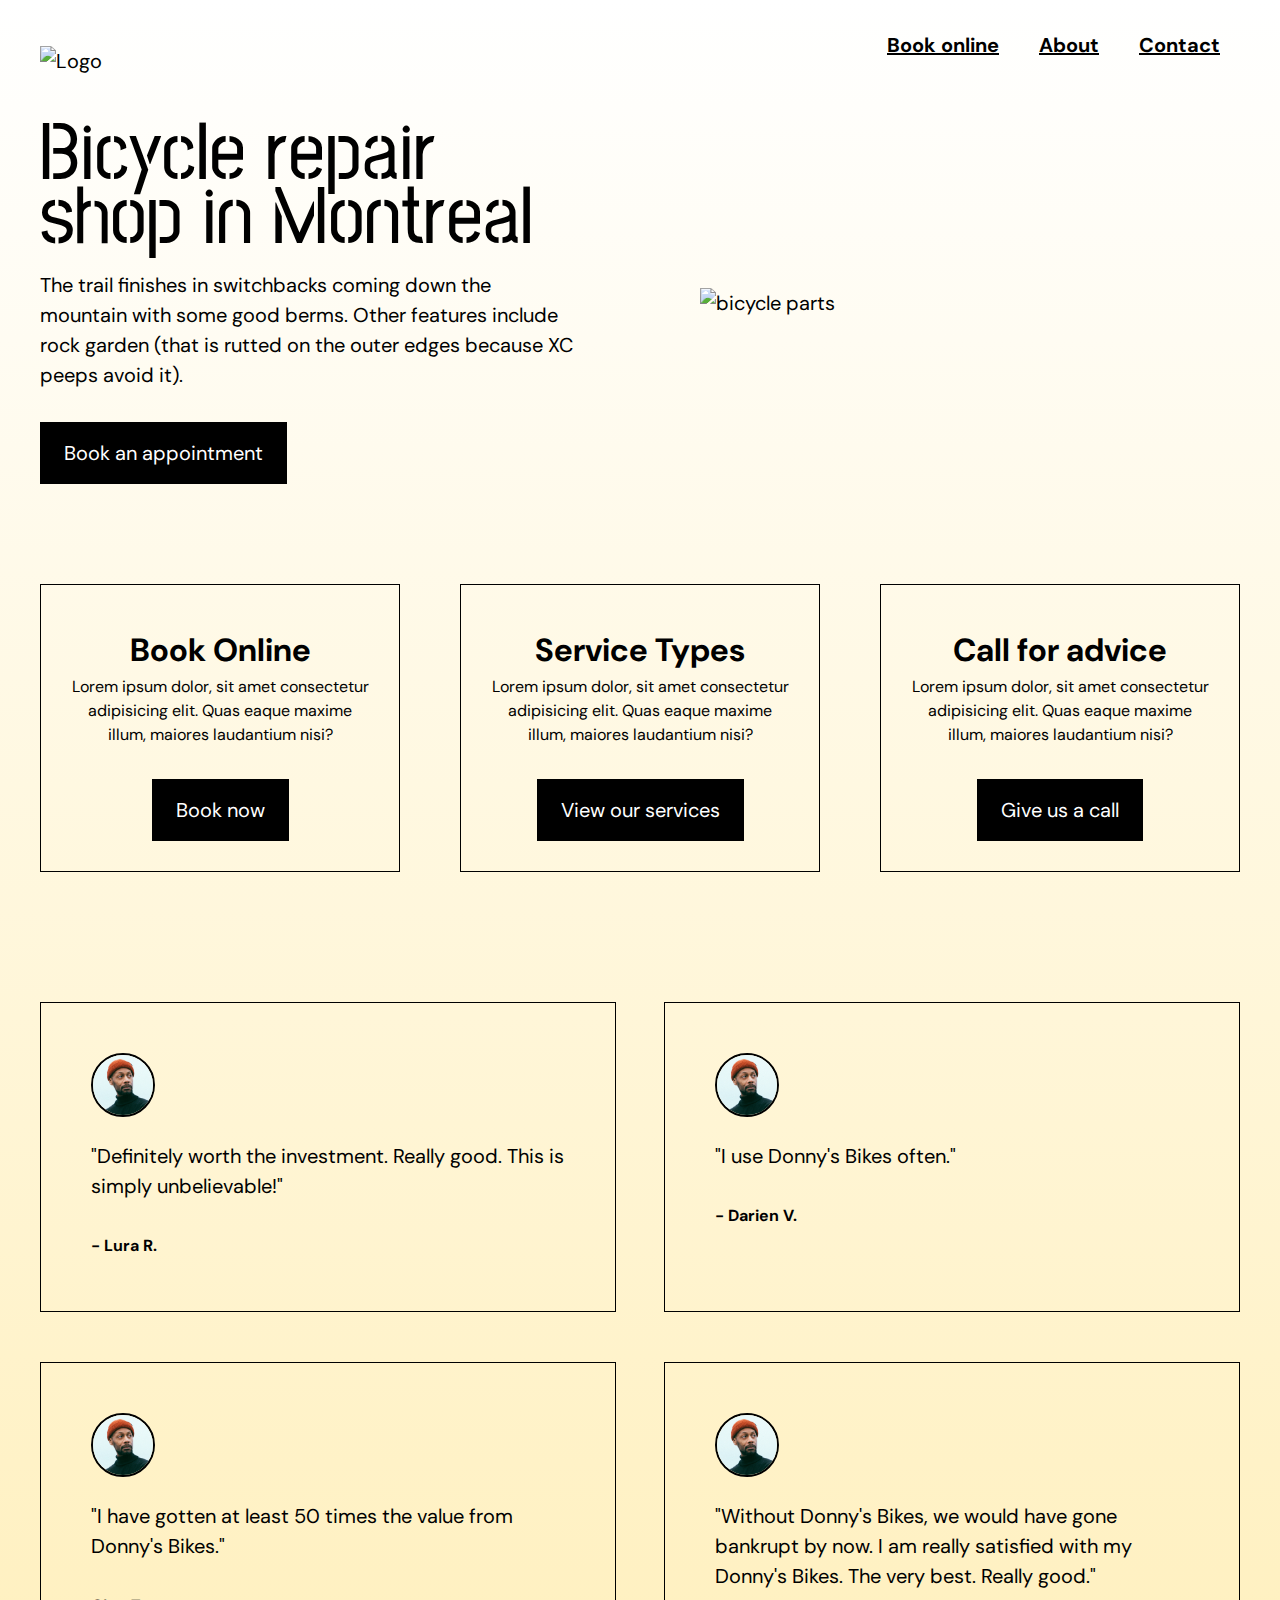
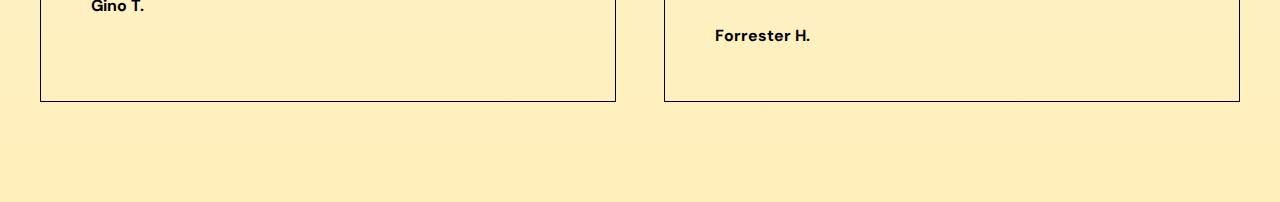
==== index.html @ 191a00c8 "commit" ====
<!DOCTYPE html>
<html lang="en">
<head>
    <meta charset="UTF-8">
    <meta http-equiv="X-UA-Compatible" content="IE=edge">
    <meta name="viewport" content="width=device-width, initial-scale=1.0">
    <title>Donny's Bikes - Bike Repairs in Montreal</title>

    <!-- CSS Reset -->
    <link rel="stylesheet" href="css-reset.css">

    <!-- Own Stylesheet -->
    <link rel="stylesheet" href="style.css">

    <!-- Font Awesome -->
    <link rel="stylesheet" href="https://use.fontawesome.com/releases/v5.15.4/css/all.css" integrity="sha384-DyZ88mC6Up2uqS4h/KRgHuoeGwBcD4Ng9SiP4dIRy0EXTlnuz47vAwmeGwVChigm" crossorigin="anonymous">


</head>
<body>
    <header>
        <nav>
            <a href="index.html"><img src="assets/Logo.svg" alt="Logo"></a>                   

            <ul>
                <div class="navbutton">
                    <li><a href="#">Book online</a></li>

                        <div class="dropdown">
                            <div class="navbutton"><a href="#">Parts delivery</a></div>
                            <div class="navbutton"><a href="#">Onsite service</a></div>
                            <div class="navbutton"><a href="#">Resquest callback</a></div>
                        </div>
                        
                </div>
                <div class="navbutton">
                    <li><a href="#">About</a></li>
                </div>
                <div class="navbutton">
                    <li><a href="contact-us.html">Contact</a></li>
                </div>
            </ul>

        </nav>
    </header>
    
    <main>
        <div class="herobox1">
            <h1>Bicycle repair shop in Montreal</h1>
            <p>The trail finishes in switchbacks coming down the mountain with some good berms. Other features include rock garden (that is rutted on the outer edges because XC peeps avoid it).</p>
            <a href="#" class="slickButton">Book an appointment</a>
        </div>

        <div class="herobox2">
            <img src="assets/Bicylce-image.svg" alt="bicycle parts">
        </div>
    </main>
    
    <section class="cards">
        <div class="card1">
                <a href="#">
                    <i class="far fa-calendar-plus"></i>
                    <h2>Book Online</h2>
                    <p>Lorem ipsum dolor, sit amet consectetur adipisicing elit. Quas eaque maxime illum, maiores laudantium nisi?</p>
                    <a href="#" class="slickButton">Book now</a>
                </a>
        </div>
        <div class="card2">
            <a href="#">
                <i class="fas fa-concierge-bell"></i>
                <h2>Service Types</h2>
                <p>Lorem ipsum dolor, sit amet consectetur adipisicing elit. Quas eaque maxime illum, maiores laudantium nisi?</p>
                <a href="#" class="slickButton">View our services</a>
            </a>
        </div>
        <div class="card3">
            <a href="#">
                <i class="fas fa-phone-alt"></i>
                <h2>Call for advice</h2>
                <p>Lorem ipsum dolor, sit amet consectetur adipisicing elit. Quas eaque maxime illum, maiores laudantium nisi?</p>
                <a href="#" class="slickButton">Give us a call</a>
            </a>
        </div>
    </section>

    <section class="testimonials">
        <blockquote>
            <img src="Assets/philip-martin-5aGUyCW_PJw-unsplash 1.jpg" alt="Avatar">
            <p>"Definitely worth the investment. Really good. This is simply unbelievable!"</p>
            <br>
            <p class="quotee">- Lura R.</p>
        </blockquote> 

        <blockquote>
            <img src="Assets/philip-martin-5aGUyCW_PJw-unsplash 1.jpg" alt="Avatar">
            <p>"I use Donny's Bikes often."</p>
            <br>
            <p class="quotee">- Darien V.</p>
        </blockquote> 

        <blockquote>
            <img src="Assets/philip-martin-5aGUyCW_PJw-unsplash 1.jpg" alt="Avatar">
            <p>"I have gotten at least 50 times the value from Donny's Bikes."</p>
            <br>
            <p class="quotee">Gino T.</p>
        </blockquote> 

        <blockquote>
            <img src="Assets/philip-martin-5aGUyCW_PJw-unsplash 1.jpg" alt="Avatar">
            <p>"Without Donny's Bikes, we would have gone bankrupt by now. I am really satisfied with my Donny's Bikes. The very best. Really good."</p>
            <br>
            <p class="quotee">Forrester H.</p>
        </blockquote> 
    </section>
</body>
</html>
---- style.css ----
@import url('https://fonts.googleapis.com/css2?family=DM+Sans:wght@400;700&family=Stick+No+Bills:wght@400;700&display=swap');

html {
    background: #FFEFBA;  /* fallback for old browsers */
    background: -webkit-linear-gradient(to bottom, #FFFFFF, #FFEFBA);  /* Chrome 10-25, Safari 5.1-6 */
    background: linear-gradient(to bottom, #FFFFFF, #FFEFBA); /* W3C, IE 10+/ Edge, Firefox 16+, Chrome 26+, Opera 12+, Safari 7+ */
}

body {
    font-family: 'Dm sans', arial, sans-serif;
    font-size: 1.25rem;
    line-height: 150%;
    width: 1200px;
    min-height: 300px;
    margin: 0 auto;
    width: 1200px;
    min-height: 300px;
    margin: 0 auto;
}

h1 {
    font-family: 'Stick No Bills', arial, sans-serif;
    font-weight: 400;
    font-size: 5rem;
    line-height: 80%;
    margin-bottom: 1.25rem;
}

h2 {
    font-size: 2rem;
    font-family: 'Dm sans', arial, sans-serif;
    font-weight: bold;
}

a {
    text-decoration: none;
    color: black;
}

header {
    min-height: 100px;
}

nav {
    display: flex;
    flex-direction: row;
    justify-content: space-between;
    align-items: center;
    padding: 30px 0;
}

nav ul {
    display: flex;
    flex-direction: row;
    justify-content: space-between;
}

nav ul a {
    padding: 0 20px;
    color: #000000;
    text-decoration: underline;
    font-weight: 700;
}

nav ul li a:hover {
    text-decoration: none;
    font-weight: bold;
}

.navbutton {
    display: inline-block;
    position: relative;
    padding-bottom: 32px;
}

.dropdown {
    display: none;
    position: absolute;
    z-index: 1;
    padding: 32px 24px 24px 24px;
    margin-top: 16px;
    text-align: left;
    background-color: black;
    box-shadow: 0px 4px 24px rgba(91, 66, 0, 0.15);
}

.navbutton:hover .dropdown {
    display: block;
    transition-duration: 2s;
}

.dropdown .navbutton {
    width: 300px;
    padding-bottom: 16px;
}

.dropdown .navbutton a {
    color: white;
}

.dropdown .navbutton a:hover {
    color: #E0B400;
}

main {
    min-height: 300px;
    display: flex;
    align-items: center;
    padding-top: 0em;
    padding-bottom: 5em;
}

#main2 {
    min-height: 300px;
    display: inline-block;
    padding-top: 5em;
}

.cards {
    display: flex;
    justify-content: space-between;
    padding-bottom: 4em;
    color: black;
    text-align: center;
}

.cards i {
    font-size: 3rem;
    color: black;
}

.card1 {
    /* background-image: url(assets/robert-bye-tG36rvCeqng-unsplash.jpg);
    background-size: cover;
    background-position: center;
    position: relative;
    isolation: isolate; */
    color: black;
    border: black solid 1px;
    min-height: 250px;
    width: 30%;
}

/* .card1::before {
    content: '';
    position: absolute;
    inset: 0;
    z-index: -1;
    background: black;
    opacity: 0.7;
} */

.card2 {
    /* background-image: url(assets/pexels-adrien-olichon-2817452.jpg);
    background-size: cover;
    background-position: bottom;
    position: relative;
    isolation: isolate; */
    color: black;
    border: black solid 1px;
    min-height: 250px;
    width: 30%;
}

/* .card2::before {
    content: '';
    position: absolute;
    inset: 0;
    z-index: -1;
    background: black;
    opacity: 0.7;
} */

.card3 {
    /* background-image: url(assets/taylor-smith-GNSIOmiBFaY-unsplash.jpg);
    background-size: cover;
    background-position: top; */
    color: black;
    border: black solid 1px;
    min-height: 250px;
    width: 30%;
}

.card1, .card2, .card3 {
    padding: 30px;
    box-sizing: border-box;
}

.herobox1 {
    flex: 1;
    padding-right: 10%;
    align-items: flex-start;
}

.herobox2 {
    flex: 1;
}

.herobox2 img {
    width: 110%;
}

.cards p {
    font-size: 1rem;
    line-height: 150%;
    margin-top: 10px;
}

.cards h2 {
    margin-top: 20px;
}

.slickButton {
    background-color: black;
    color: white;
    padding: 16px 24px;
    display: inline-block;
    margin-top: 32px;
}

.slickButton:hover {
    box-shadow: -12px 12px 0px #E0B400;
    background-color: #1f1f1f;
    transition-duration: 300ms;
    transition-timing-function: ease-in-out;
}

.testimonials {
    display: flex;
    flex-wrap: wrap;
    justify-content: space-between;
    margin-bottom: 100px;
}

blockquote {
    width: 48%;
    padding: 50px;
    border: 1px black solid;
    box-sizing: border-box;
    margin-top: 50px;
}

blockquote img {
    border-radius: 100px;
    border: 2px black solid;
    width: 60px;
    margin-bottom: 16px;
}

.quotee {
    font-weight: bold;
}

/* blockquote :last-child {
    font-size: 1rem;
    font-weight: bold;
} */

blockquote p:last-of-type {
    font-size: 1rem;
    font-weight: bold;
}
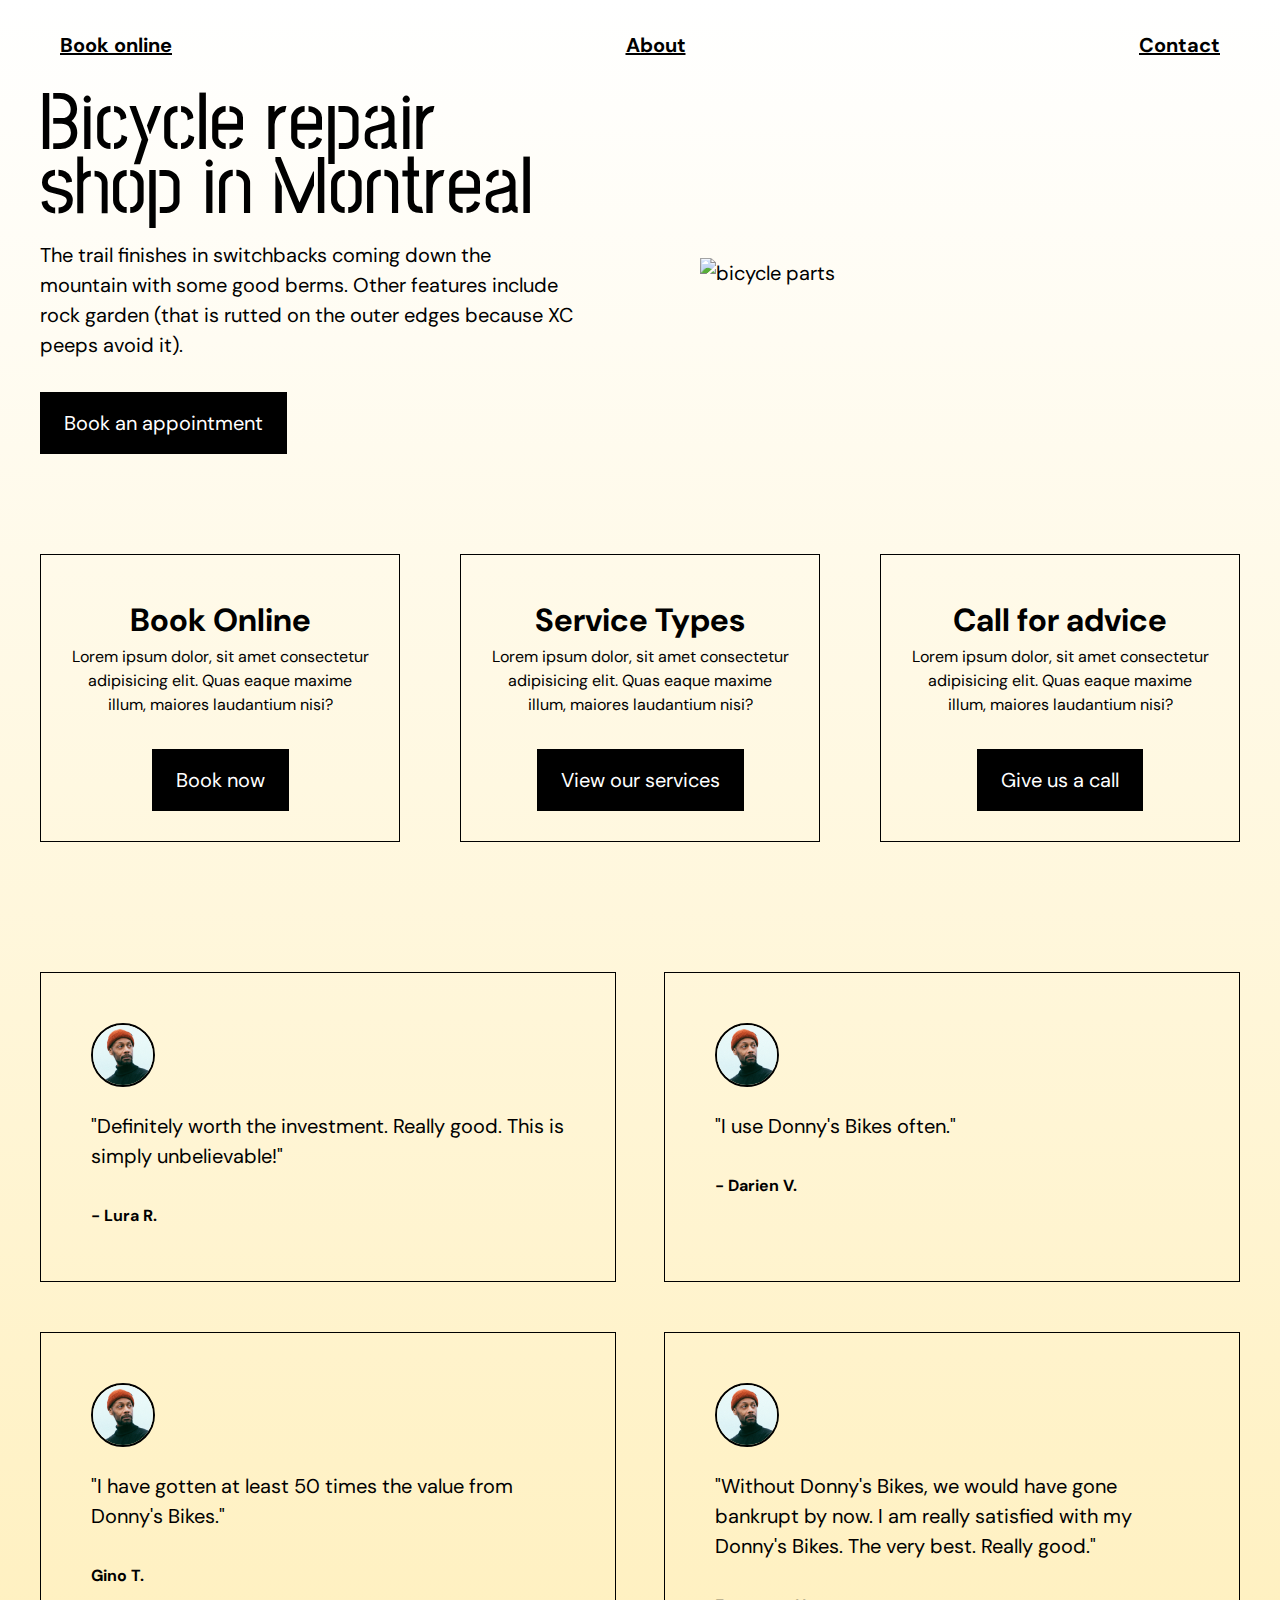
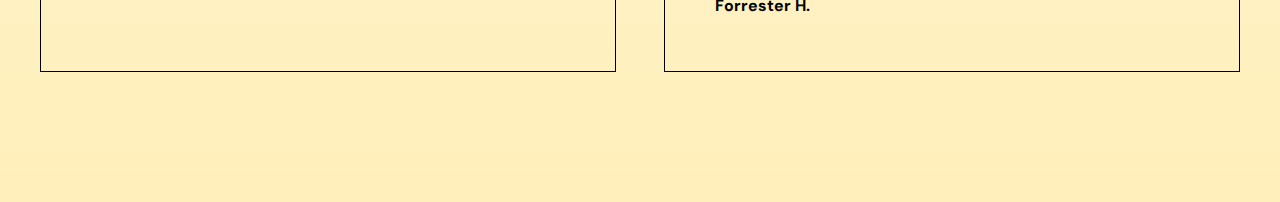
==== commit 8fd945fe: "Update index.html" ====
--- a/index.html
+++ b/index.html
@@ -20,7 +20,7 @@
 <body>
     <header>
         <nav>
-            <a href="index.html"><img src="assets/Logo.svg" alt="Logo"></a>                   
+            <a href="index.html"><object src="assets/Logo.svg" alt="Logo"></a>                   
 
             <ul>
                 <div class="navbutton">
@@ -113,4 +113,4 @@
         </blockquote> 
     </section>
 </body>
-</html>+</html>
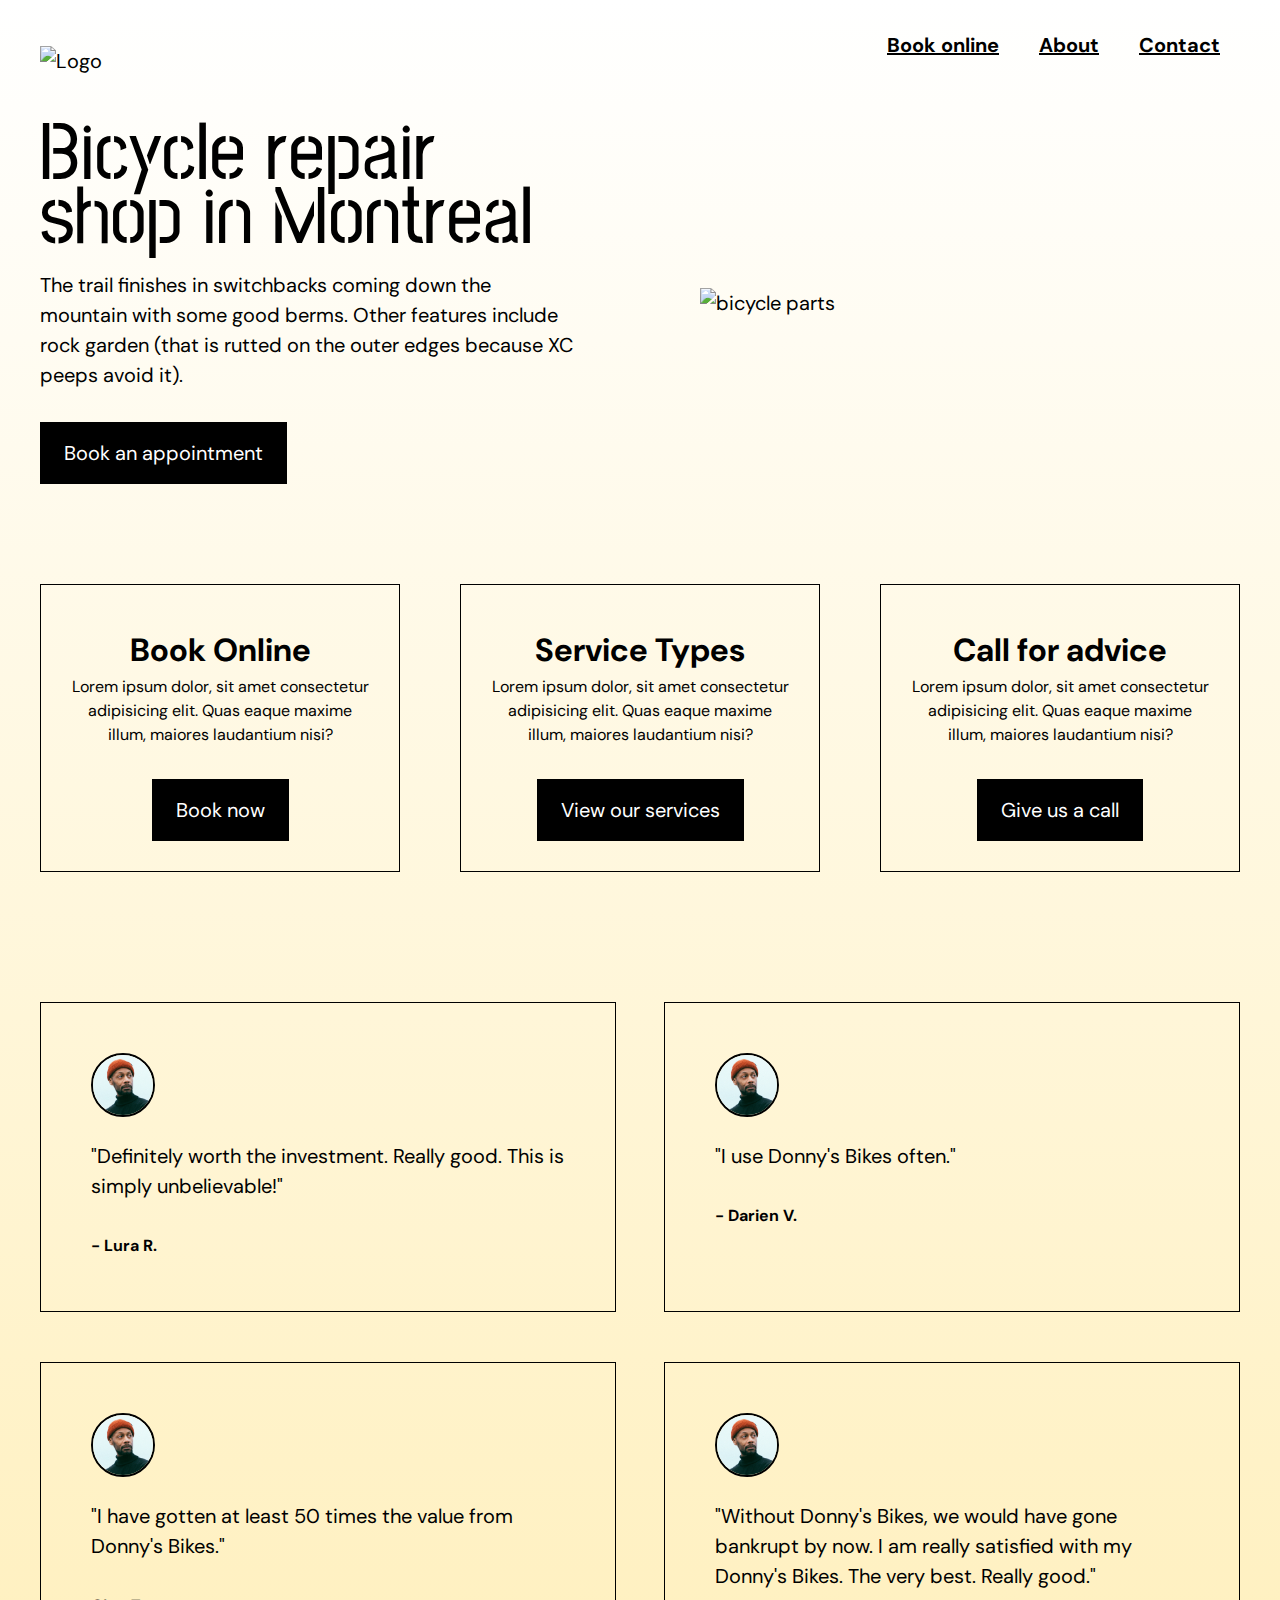
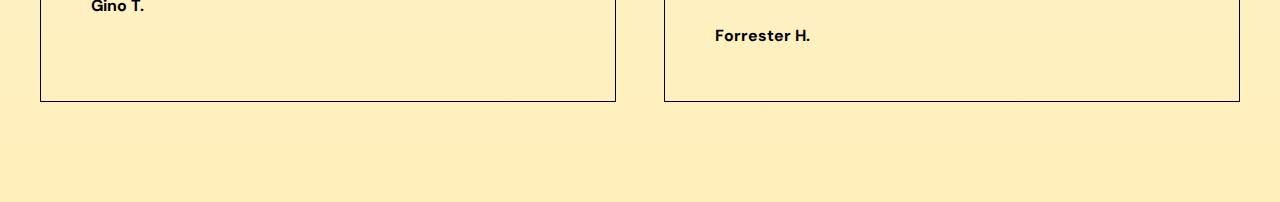
==== commit 59d5ec82: "Update index.html" ====
--- a/index.html
+++ b/index.html
@@ -20,7 +20,7 @@
 <body>
     <header>
         <nav>
-            <a href="index.html"><object src="assets/Logo.svg" alt="Logo"></a>                   
+            <a href="index.html"><img src="assets/Logo.svg" alt="Logo"></a>                   
 
             <ul>
                 <div class="navbutton">
